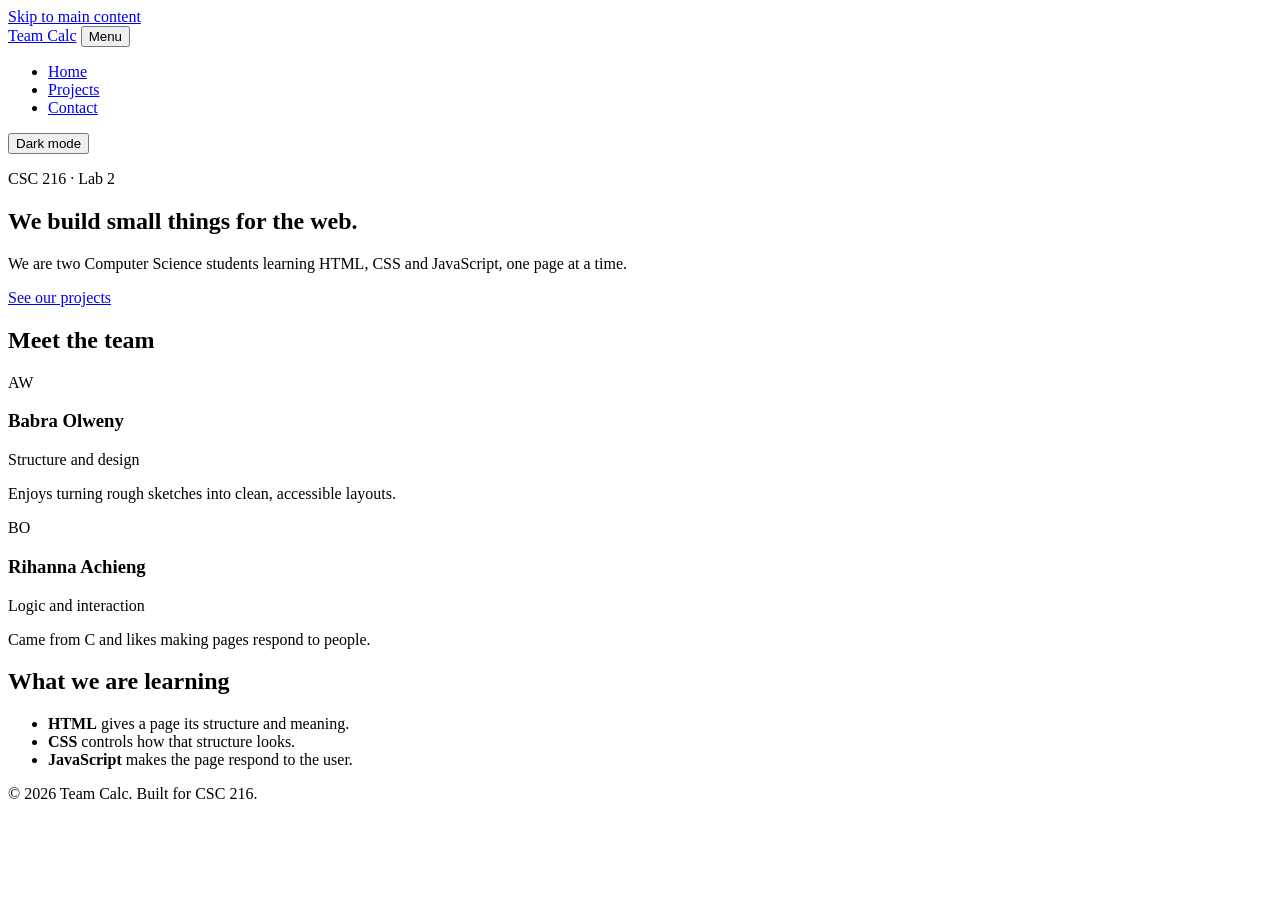
==== index.html @ b4c62aee "Rename Team Byte to Team Calc in index.html" ====
<!DOCTYPE html>
<html lang="en">
<head>
  <meta charset="UTF-8">
  <meta name="viewport" content="width=device-width, initial-scale=1.0">
  <meta name="description" content="Team Calc: a CSC 216 web development pair.">
  <title>Home | Team Calc</title>
  <link rel="stylesheet" href="css/styles.css">
  <script src="js/script.js" defer></script>
</head>
<body>
  <a class="skip-link" href="#main">Skip to main content</a>

  <header class="site-header">
    <div class="container header-inner">
      <a class="logo" href="index.html">Team Calc</a>
      <button class="nav-toggle" type="button" aria-expanded="false" aria-controls="site-nav">Menu</button>
      <nav id="site-nav" class="site-nav" aria-label="Main">
        <ul>
          <li><a href="index.html" aria-current="page">Home</a></li>
          <li><a href="projects.html">Projects</a></li>
          <li><a href="contact.html">Contact</a></li>
        </ul>
      </nav>
      <button class="theme-toggle" type="button" aria-pressed="false">Dark mode</button>
    </div>
  </header>

  <main id="main">
    <section class="hero">
      <div class="container">
        <p class="eyebrow">CSC 216 · Lab 2</p>
        <h1>We build small things for the web.</h1>
        <p class="lead">We are two Computer Science students learning HTML, CSS and JavaScript, one page at a time.</p>
        <a class="button" href="projects.html">See our projects</a>
      </div>
    </section>

    <section class="container section" aria-labelledby="team-heading">
      <h2 id="team-heading">Meet the team</h2>
      <div class="team-grid">
        <article class="card">
          <div class="avatar" aria-hidden="true">AW</div>
          <h3>Babra Olweny</h3>
          <p class="role">Structure and design</p>
          <p>Enjoys turning rough sketches into clean, accessible layouts.</p>
        </article>
        <article class="card">
          <div class="avatar" aria-hidden="true">BO</div>
          <h3>Rihanna Achieng</h3>
          <p class="role">Logic and interaction</p>
          <p>Came from C and likes making pages respond to people.</p>
        </article>
      </div>
    </section>

    <section class="container section" aria-labelledby="learning-heading">
      <h2 id="learning-heading">What we are learning</h2>
      <ul class="skill-list">
        <li><strong>HTML</strong> gives a page its structure and meaning.</li>
        <li><strong>CSS</strong> controls how that structure looks.</li>
        <li><strong>JavaScript</strong> makes the page respond to the user.</li>
      </ul>
    </section>
  </main>

  <footer class="site-footer">
    <div class="container">
      <p>© <span id="year">2026</span> Team Calc. Built for CSC 216.</p>
    </div>
  </footer>
</body>
</html>
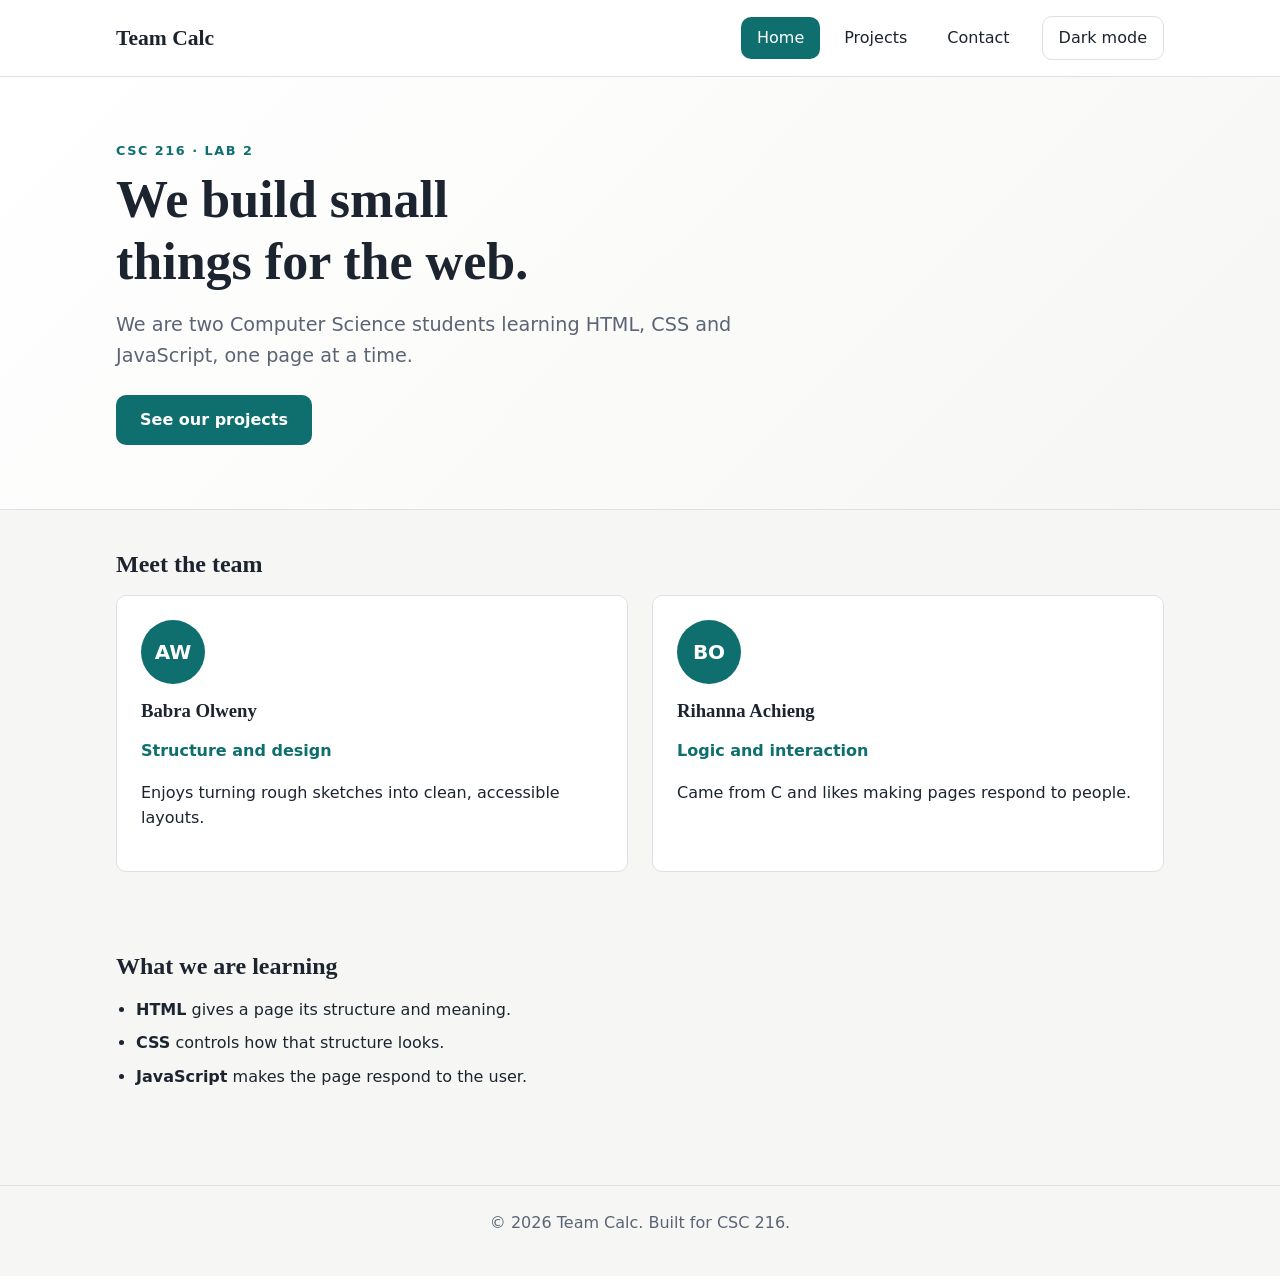
==== commit 3aaefa38: "Add interactivity with Javascript" ====
--- a/index.html
+++ b/index.html
@@ -69,5 +69,6 @@
       <p>© <span id="year">2026</span> Team Calc. Built for CSC 216.</p>
     </div>
   </footer>
+<script src="js/script.js"></script>
 </body>
 </html>
--- a/css/styles.css
+++ b/css/styles.css
@@ -0,0 +1,424 @@
+/* =====================================================
+   Team website stylesheet (CSC 216, Lab 2)
+   One file styles every page on the site.
+   ===================================================== */
+
+/* ---------- 1. Design tokens ---------- */
+:root {
+  --color-bg: #f6f7f4;
+  --color-surface: #ffffff;
+  --color-text: #1c2430;
+  --color-muted: #5a6474;
+  --color-primary: #0f6e6e;
+  --color-primary-dark: #0a5050;
+  --color-on-primary: #ffffff;
+  --color-border: #dde1e6;
+  --color-error: #b3261e;
+  --color-success: #1e7b3a;
+
+  --font-body: system-ui, -apple-system, "Segoe UI", Roboto, Arial, sans-serif;
+  --font-heading: Georgia, "Times New Roman", serif;
+
+  --space-1: 0.5rem;
+  --space-2: 1rem;
+  --space-3: 1.5rem;
+  --space-4: 2.5rem;
+  --space-5: 4rem;
+
+  --radius: 10px;
+  --max-width: 1080px;
+}
+
+body.dark {
+  --color-bg: #11161d;
+  --color-surface: #1a212b;
+  --color-text: #e7ebf0;
+  --color-muted: #a2abb9;
+  --color-primary: #4fc1c1;
+  --color-primary-dark: #83d8d8;
+  --color-on-primary: #0b1f1f;
+  --color-border: #2b3340;
+  --color-error: #ff8a80;
+  --color-success: #7ddc97;
+  color-scheme: dark;
+}
+
+/* ---------- 2. Base and reset ---------- */
+*,
+*::before,
+*::after {
+  box-sizing: border-box;
+}
+
+body {
+  margin: 0;
+  font-family: var(--font-body);
+  font-size: 1rem;
+  line-height: 1.6;
+  color: var(--color-text);
+  background-color: var(--color-bg);
+  transition: background-color 0.3s ease, color 0.3s ease;
+}
+
+h1,
+h2,
+h3 {
+  font-family: var(--font-heading);
+  line-height: 1.2;
+  margin: 0 0 var(--space-2);
+}
+
+p {
+  margin: 0 0 var(--space-2);
+}
+
+a {
+  color: var(--color-primary);
+}
+
+a:hover {
+  color: var(--color-primary-dark);
+}
+
+img {
+  max-width: 100%;
+  display: block;
+}
+
+:focus-visible {
+  outline: 3px solid var(--color-primary);
+  outline-offset: 3px;
+}
+
+/* ---------- 3. Layout helpers ---------- */
+.container {
+  width: 100%;
+  max-width: var(--max-width);
+  margin-inline: auto;
+  padding-inline: var(--space-2);
+}
+
+.section {
+  padding-block: var(--space-4);
+}
+
+.skip-link {
+  position: absolute;
+  top: -4rem;
+  left: var(--space-2);
+  z-index: 100;
+  padding: var(--space-1) var(--space-2);
+  border-radius: var(--radius);
+  background-color: var(--color-primary);
+  color: var(--color-on-primary);
+}
+
+.skip-link:focus {
+  top: var(--space-2);
+}
+
+/* ---------- 4. Header and navigation ---------- */
+.site-header {
+  position: sticky;
+  top: 0;
+  z-index: 10;
+  background-color: var(--color-surface);
+  border-bottom: 1px solid var(--color-border);
+}
+
+.header-inner {
+  display: flex;
+  flex-wrap: wrap;
+  align-items: center;
+  gap: var(--space-2);
+  padding-block: var(--space-2);
+}
+
+.logo {
+  margin-right: auto;
+  font-family: var(--font-heading);
+  font-size: 1.35rem;
+  font-weight: 700;
+  color: var(--color-text);
+  text-decoration: none;
+}
+
+.site-nav ul {
+  display: flex;
+  gap: var(--space-1);
+  margin: 0;
+  padding: 0;
+  list-style: none;
+}
+
+.site-nav a {
+  display: block;
+  padding: var(--space-1) var(--space-2);
+  border-radius: var(--radius);
+  color: var(--color-text);
+  font-weight: 500;
+  text-decoration: none;
+}
+
+.site-nav a:hover {
+  background-color: var(--color-bg);
+}
+
+.site-nav a[aria-current="page"] {
+  background-color: var(--color-primary);
+  color: var(--color-on-primary);
+}
+
+.nav-toggle,
+.theme-toggle {
+  padding: var(--space-1) var(--space-2);
+  border: 1px solid var(--color-border);
+  border-radius: var(--radius);
+  background-color: transparent;
+  color: var(--color-text);
+  font: inherit;
+  cursor: pointer;
+}
+
+.theme-toggle[aria-pressed="true"] {
+  border-color: var(--color-primary);
+  color: var(--color-primary);
+}
+
+.nav-toggle {
+  display: none;
+}
+
+/* ---------- 5. Buttons and hero ---------- */
+.button {
+  display: inline-block;
+  padding: 0.75rem 1.5rem;
+  border: none;
+  border-radius: var(--radius);
+  background-color: var(--color-primary);
+  color: var(--color-on-primary);
+  font: inherit;
+  font-weight: 600;
+  text-decoration: none;
+  cursor: pointer;
+  transition: background-color 0.2s ease, transform 0.2s ease;
+}
+
+.button:hover {
+  background-color: var(--color-primary-dark);
+  color: var(--color-on-primary);
+  transform: translateY(-2px);
+}
+
+.hero {
+  padding-block: var(--space-5);
+  background: linear-gradient(135deg, var(--color-surface), var(--color-bg));
+  border-bottom: 1px solid var(--color-border);
+}
+
+.hero h1 {
+  max-width: 18ch;
+  font-size: clamp(2rem, 5vw, 3.25rem);
+}
+
+.eyebrow {
+  margin-bottom: var(--space-1);
+  color: var(--color-primary);
+  font-size: 0.8rem;
+  font-weight: 700;
+  letter-spacing: 0.12em;
+  text-transform: uppercase;
+}
+
+.lead {
+  max-width: 55ch;
+  margin-bottom: var(--space-3);
+  color: var(--color-muted);
+  font-size: 1.2rem;
+}
+
+.page-header {
+  padding-block: var(--space-4) var(--space-2);
+}
+
+/* ---------- 6. Cards and grids ---------- */
+.team-grid,
+.project-grid {
+  display: grid;
+  grid-template-columns: repeat(auto-fit, minmax(260px, 1fr));
+  gap: var(--space-3);
+}
+
+.card {
+  padding: var(--space-3);
+  border: 1px solid var(--color-border);
+  border-radius: var(--radius);
+  background-color: var(--color-surface);
+}
+
+.avatar {
+  display: grid;
+  place-items: center;
+  width: 64px;
+  height: 64px;
+  margin-bottom: var(--space-2);
+  border-radius: 50%;
+  background-color: var(--color-primary);
+  color: var(--color-on-primary);
+  font-size: 1.25rem;
+  font-weight: 700;
+}
+
+.role {
+  color: var(--color-primary);
+  font-weight: 600;
+}
+
+.skill-list {
+  padding-left: 1.25rem;
+}
+
+.skill-list li {
+  margin-bottom: var(--space-1);
+}
+
+/* ---------- 7. Projects page ---------- */
+.filters {
+  display: flex;
+  flex-wrap: wrap;
+  gap: var(--space-1);
+  margin-bottom: var(--space-2);
+}
+
+.filter-btn {
+  padding: 0.4rem 1rem;
+  border: 1px solid var(--color-border);
+  border-radius: 999px;
+  background-color: var(--color-surface);
+  color: var(--color-text);
+  font: inherit;
+  cursor: pointer;
+}
+
+.filter-btn[aria-pressed="true"] {
+  border-color: var(--color-primary);
+  background-color: var(--color-primary);
+  color: var(--color-on-primary);
+}
+
+.project-count {
+  color: var(--color-muted);
+}
+
+.tag {
+  display: inline-block;
+  margin-bottom: var(--space-1);
+  color: var(--color-primary);
+  font-size: 0.75rem;
+  font-weight: 700;
+  letter-spacing: 0.06em;
+  text-transform: uppercase;
+}
+
+/* ---------- 8. Contact form ---------- */
+.contact-form {
+  max-width: 560px;
+  padding-bottom: var(--space-4);
+}
+
+.field {
+  margin-bottom: var(--space-3);
+}
+
+label {
+  display: block;
+  margin-bottom: 0.35rem;
+  font-weight: 600;
+}
+
+input,
+select,
+textarea {
+  width: 100%;
+  padding: 0.65rem 0.8rem;
+  border: 1px solid var(--color-border);
+  border-radius: var(--radius);
+  background-color: var(--color-surface);
+  color: var(--color-text);
+  font: inherit;
+}
+
+input:focus,
+select:focus,
+textarea:focus {
+  border-color: var(--color-primary);
+}
+
+input[aria-invalid="true"],
+textarea[aria-invalid="true"] {
+  border-color: var(--color-error);
+}
+
+.hint,
+.error {
+  margin: 0.35rem 0 0;
+  font-size: 0.9rem;
+}
+
+.hint {
+  color: var(--color-muted);
+}
+
+.error {
+  min-height: 1.4em;
+  color: var(--color-error);
+}
+
+.form-status {
+  margin-top: var(--space-2);
+  color: var(--color-success);
+  font-weight: 600;
+}
+
+/* ---------- 9. Footer ---------- */
+.site-footer {
+  margin-top: var(--space-4);
+  padding-block: var(--space-3);
+  border-top: 1px solid var(--color-border);
+  color: var(--color-muted);
+  text-align: center;
+}
+
+/* ---------- 10. Small screens ---------- */
+@media (max-width: 700px) {
+  .nav-toggle {
+    display: inline-block;
+  }
+
+  .site-nav {
+    display: none;
+    order: 3;
+    width: 100%;
+  }
+
+  .site-nav.open {
+    display: block;
+  }
+
+  .site-nav ul {
+    flex-direction: column;
+  }
+
+  .section {
+    padding-block: var(--space-3);
+  }
+}
+
+/* ---------- 11. Respect reduced-motion preferences ---------- */
+@media (prefers-reduced-motion: reduce) {
+  *,
+  *::before,
+  *::after {
+    transition: none !important;
+  }
+}
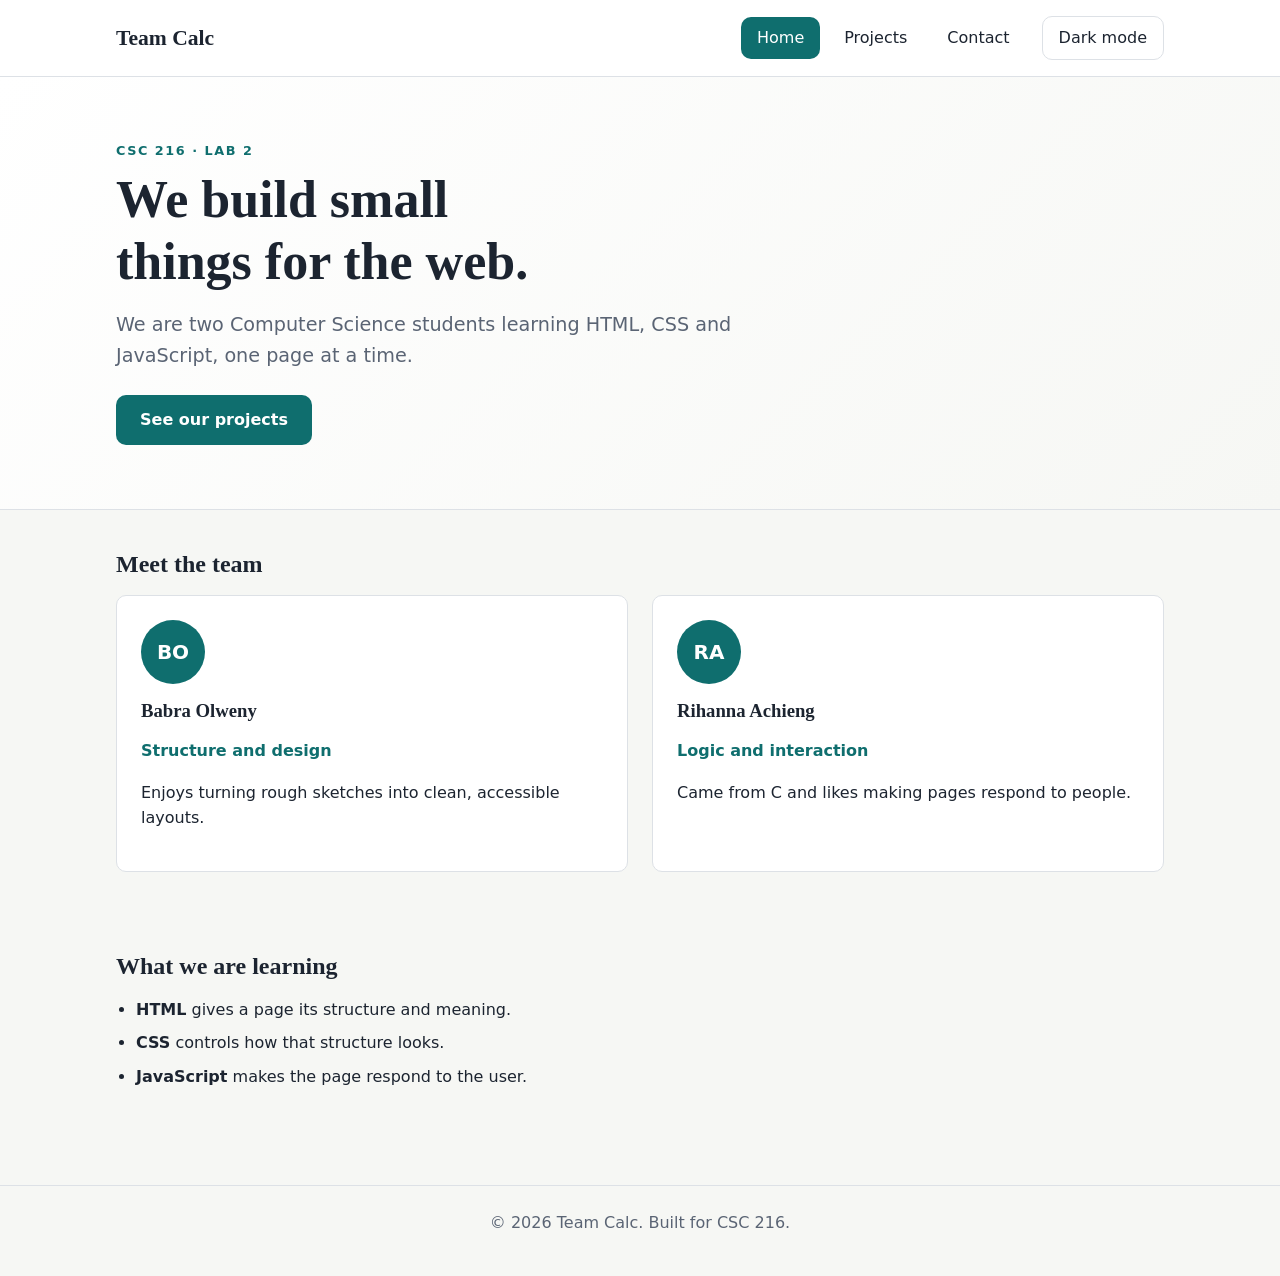
==== commit 33f5b7cb: "Fix team member initials" ====
--- a/index.html
+++ b/index.html
@@ -40,13 +40,13 @@
       <h2 id="team-heading">Meet the team</h2>
       <div class="team-grid">
         <article class="card">
-          <div class="avatar" aria-hidden="true">AW</div>
+          <div class="avatar" aria-hidden="true">BO</div>
           <h3>Babra Olweny</h3>
           <p class="role">Structure and design</p>
           <p>Enjoys turning rough sketches into clean, accessible layouts.</p>
         </article>
         <article class="card">
-          <div class="avatar" aria-hidden="true">BO</div>
+          <div class="avatar" aria-hidden="true">RA</div>
           <h3>Rihanna Achieng</h3>
           <p class="role">Logic and interaction</p>
           <p>Came from C and likes making pages respond to people.</p>
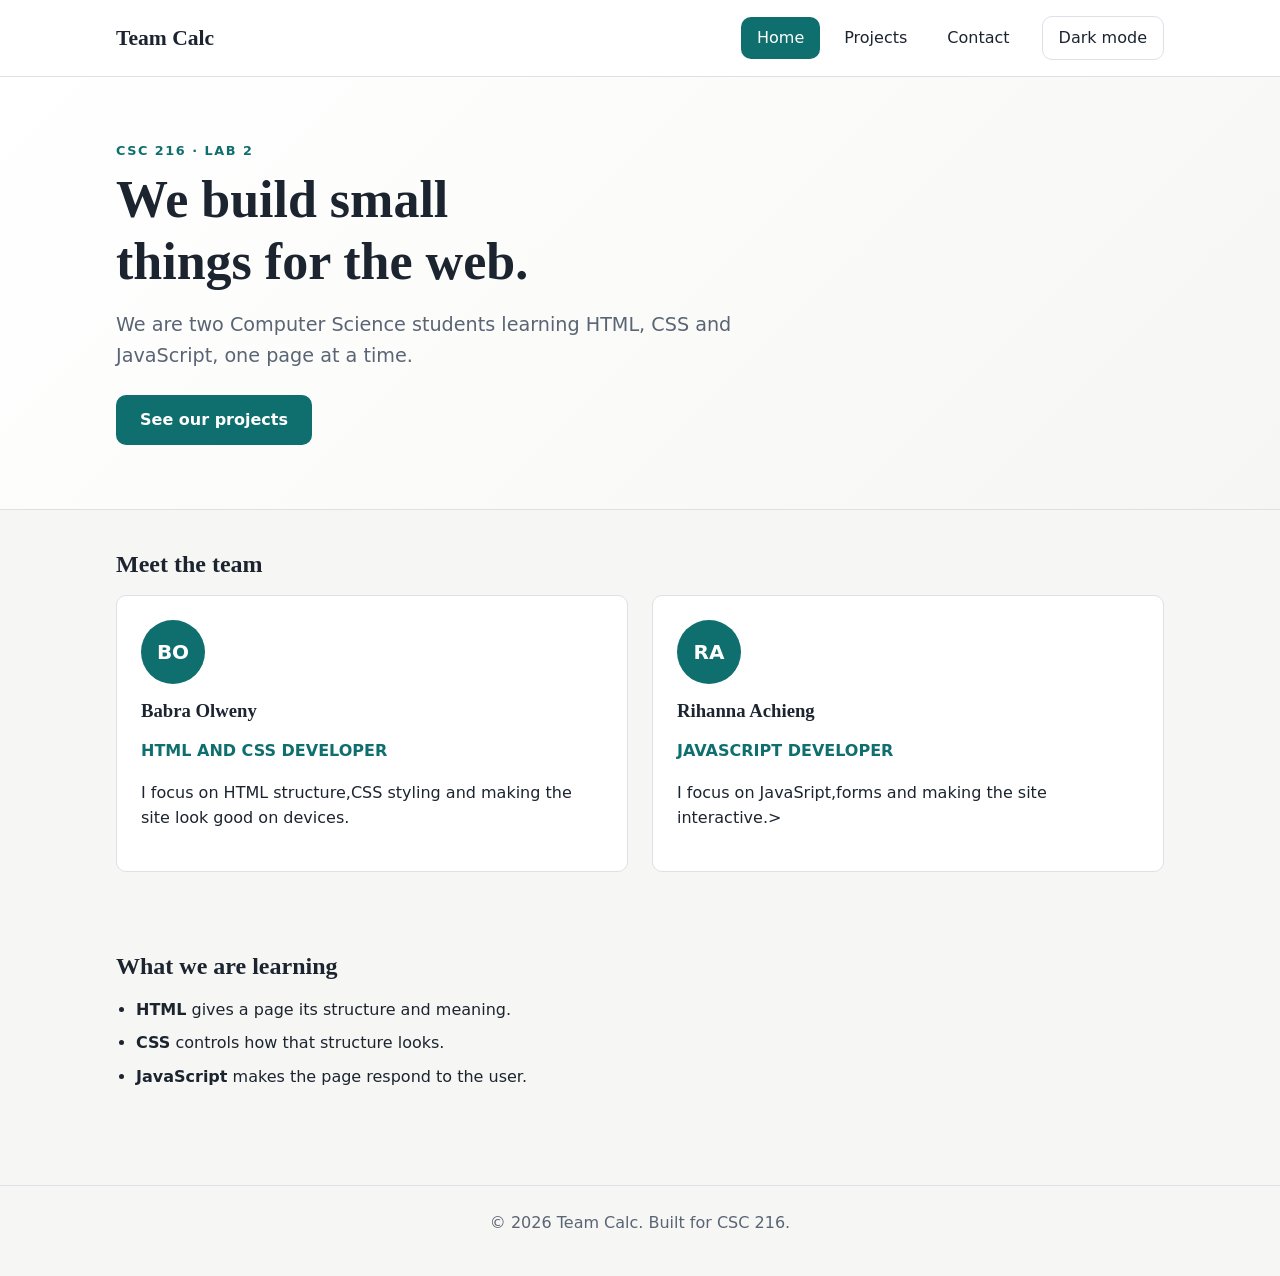
==== commit 32f59b95: "Update team roles" ====
--- a/index.html
+++ b/index.html
@@ -42,14 +42,14 @@
         <article class="card">
           <div class="avatar" aria-hidden="true">BO</div>
           <h3>Babra Olweny</h3>
-          <p class="role">Structure and design</p>
-          <p>Enjoys turning rough sketches into clean, accessible layouts.</p>
+          <p class="role">HTML AND CSS DEVELOPER</p>
+          <p>I focus on HTML structure,CSS styling and making the site look good on devices.</p>
         </article>
         <article class="card">
           <div class="avatar" aria-hidden="true">RA</div>
           <h3>Rihanna Achieng</h3>
-          <p class="role">Logic and interaction</p>
-          <p>Came from C and likes making pages respond to people.</p>
+          <p class="role">JAVASCRIPT DEVELOPER</p>
+          <p>I focus on JavaSript,forms and making the site interactive.>
         </article>
       </div>
     </section>
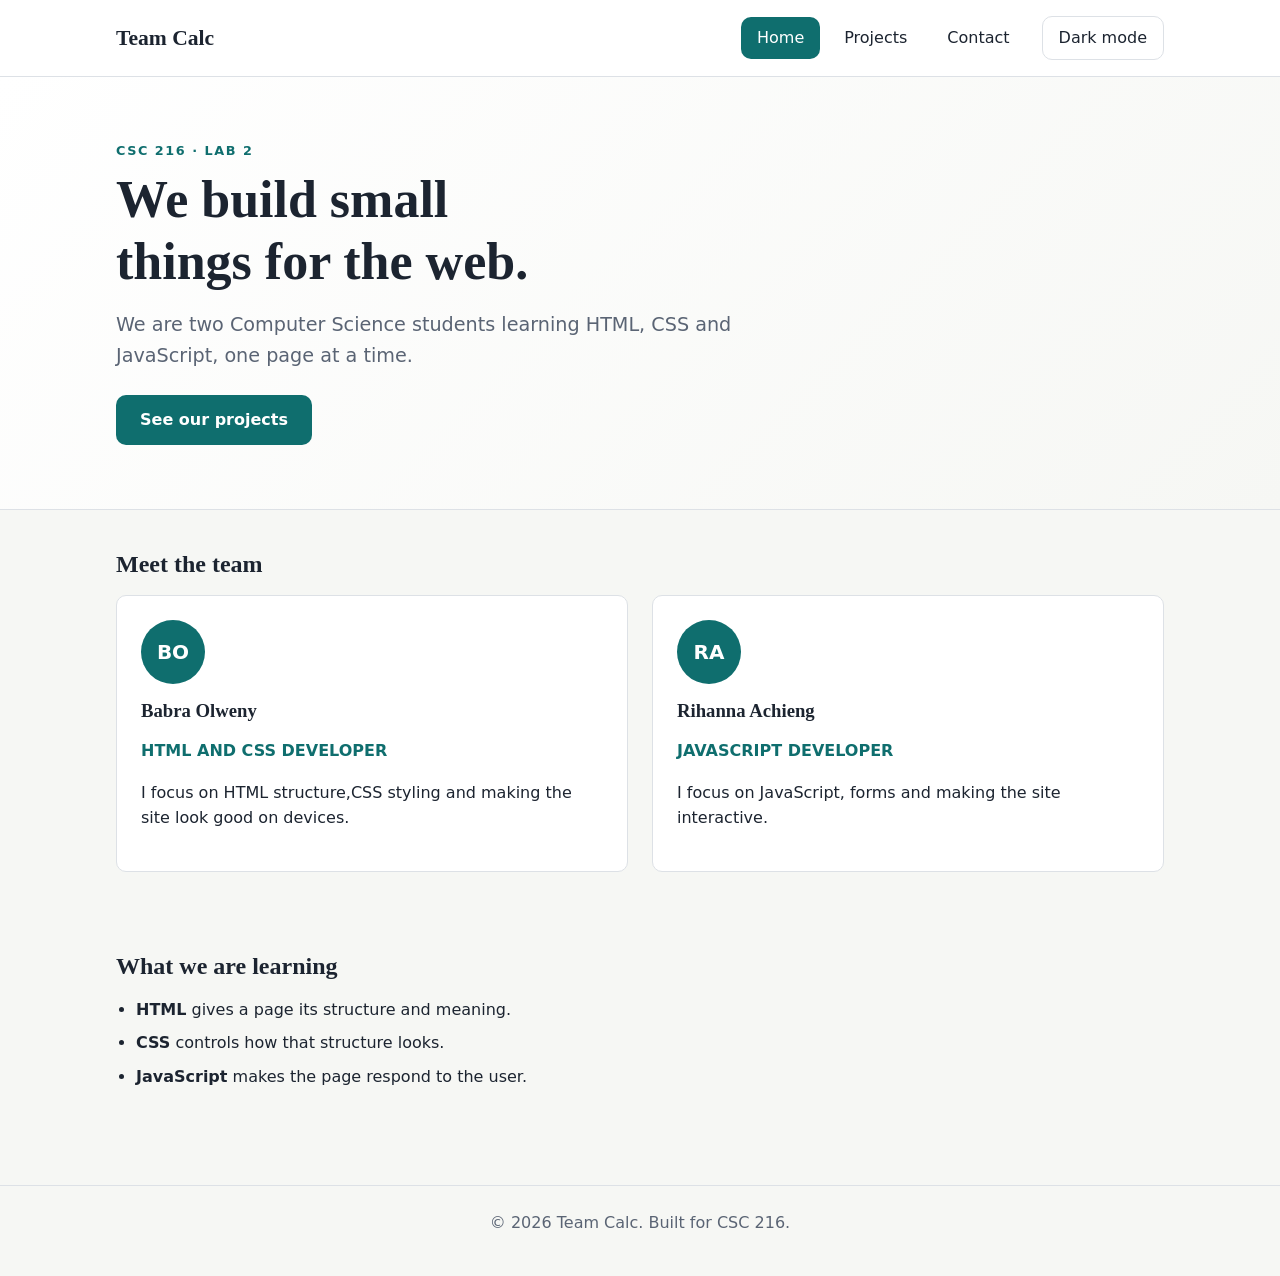
==== commit 44cf0d7e: "Update team roles" ====
--- a/index.html
+++ b/index.html
@@ -49,7 +49,7 @@
           <div class="avatar" aria-hidden="true">RA</div>
           <h3>Rihanna Achieng</h3>
           <p class="role">JAVASCRIPT DEVELOPER</p>
-          <p>I focus on JavaSript,forms and making the site interactive.>
+          <p>I focus on JavaScript, forms and making the site interactive.</p>
         </article>
       </div>
     </section>
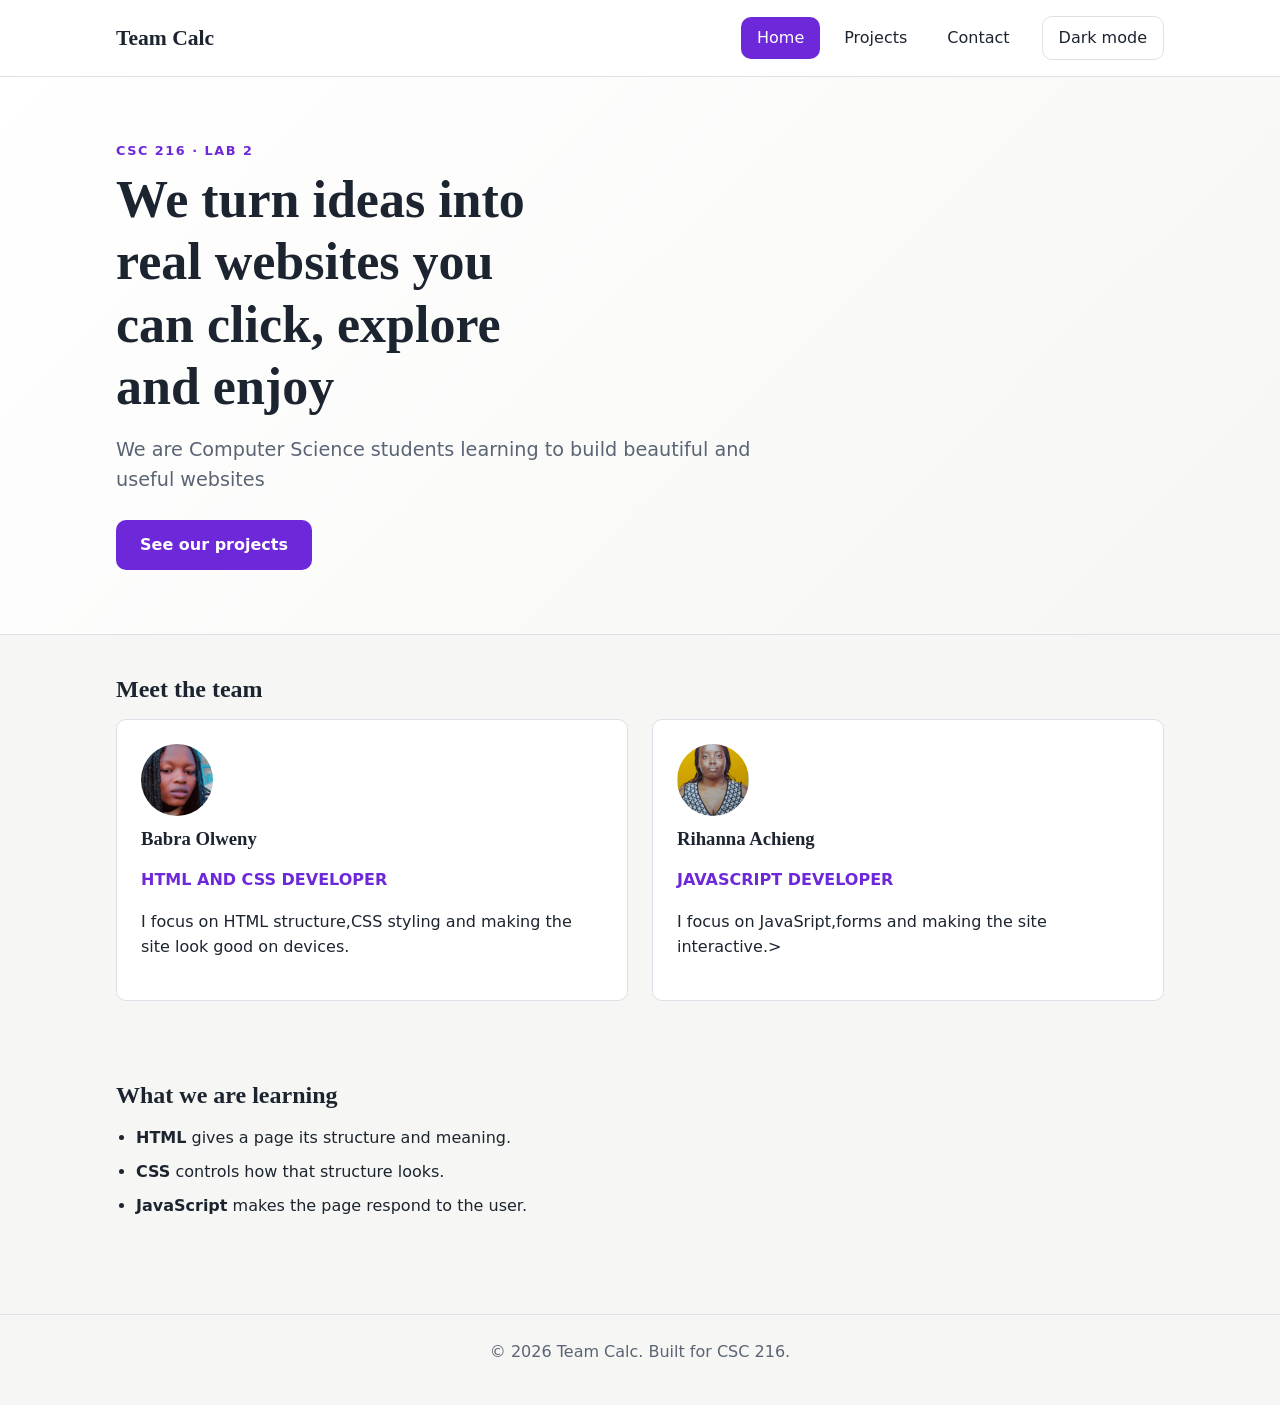
==== commit 6246f8bc: "Update project search and personalization Co-authored-by: Babra-code <olwenybabra@gmail.com>" ====
--- a/index.html
+++ b/index.html
@@ -30,8 +30,8 @@
     <section class="hero">
       <div class="container">
         <p class="eyebrow">CSC 216 · Lab 2</p>
-        <h1>We build small things for the web.</h1>
-        <p class="lead">We are two Computer Science students learning HTML, CSS and JavaScript, one page at a time.</p>
+        <h1>We turn ideas into real websites you can click, explore and enjoy</h1>
+        <p class="lead">We are Computer Science students learning to build beautiful and useful websites</p>
         <a class="button" href="projects.html">See our projects</a>
       </div>
     </section>
@@ -40,16 +40,16 @@
       <h2 id="team-heading">Meet the team</h2>
       <div class="team-grid">
         <article class="card">
-          <div class="avatar" aria-hidden="true">BO</div>
+          <img class="avatar-photo" src="images/babra1.jpeg" alt="Portrait of Partner One Name" />
           <h3>Babra Olweny</h3>
           <p class="role">HTML AND CSS DEVELOPER</p>
           <p>I focus on HTML structure,CSS styling and making the site look good on devices.</p>
         </article>
         <article class="card">
-          <div class="avatar" aria-hidden="true">RA</div>
+          <img class="avatar-photo" src="images/rihanna1.jpeg" alt="Portrait of Partner One Name" />
           <h3>Rihanna Achieng</h3>
           <p class="role">JAVASCRIPT DEVELOPER</p>
-          <p>I focus on JavaScript, forms and making the site interactive.</p>
+          <p>I focus on JavaSript,forms and making the site interactive.>
         </article>
       </div>
     </section>
@@ -71,4 +71,4 @@
   </footer>
 <script src="js/script.js"></script>
 </body>
-</html>+</html>
--- a/css/styles.css
+++ b/css/styles.css
@@ -9,8 +9,8 @@
   --color-surface: #ffffff;
   --color-text: #1c2430;
   --color-muted: #5a6474;
-  --color-primary: #0f6e6e;
-  --color-primary-dark: #0a5050;
+  --color-primary: #6d28d9;
+  --color-primary-dark: #5b21b6;
   --color-on-primary: #ffffff;
   --color-border: #dde1e6;
   --color-error: #b3261e;
@@ -34,8 +34,8 @@
   --color-surface: #1a212b;
   --color-text: #e7ebf0;
   --color-muted: #a2abb9;
-  --color-primary: #4fc1c1;
-  --color-primary-dark: #83d8d8;
+  --color-primary: #a78bfa;
+  --color-primary-dark: #8b5cf6;
   --color-on-primary: #0b1f1f;
   --color-border: #2b3340;
   --color-error: #ff8a80;
@@ -421,4 +421,12 @@
   *::after {
     transition: none !important;
   }
+}
+
+.avatar-photo {
+  width: 72px;
+  height: 72px;
+  border-radius: 50%;
+  object-fit: cover;
+  margin-bottom: 0.75rem;
 }
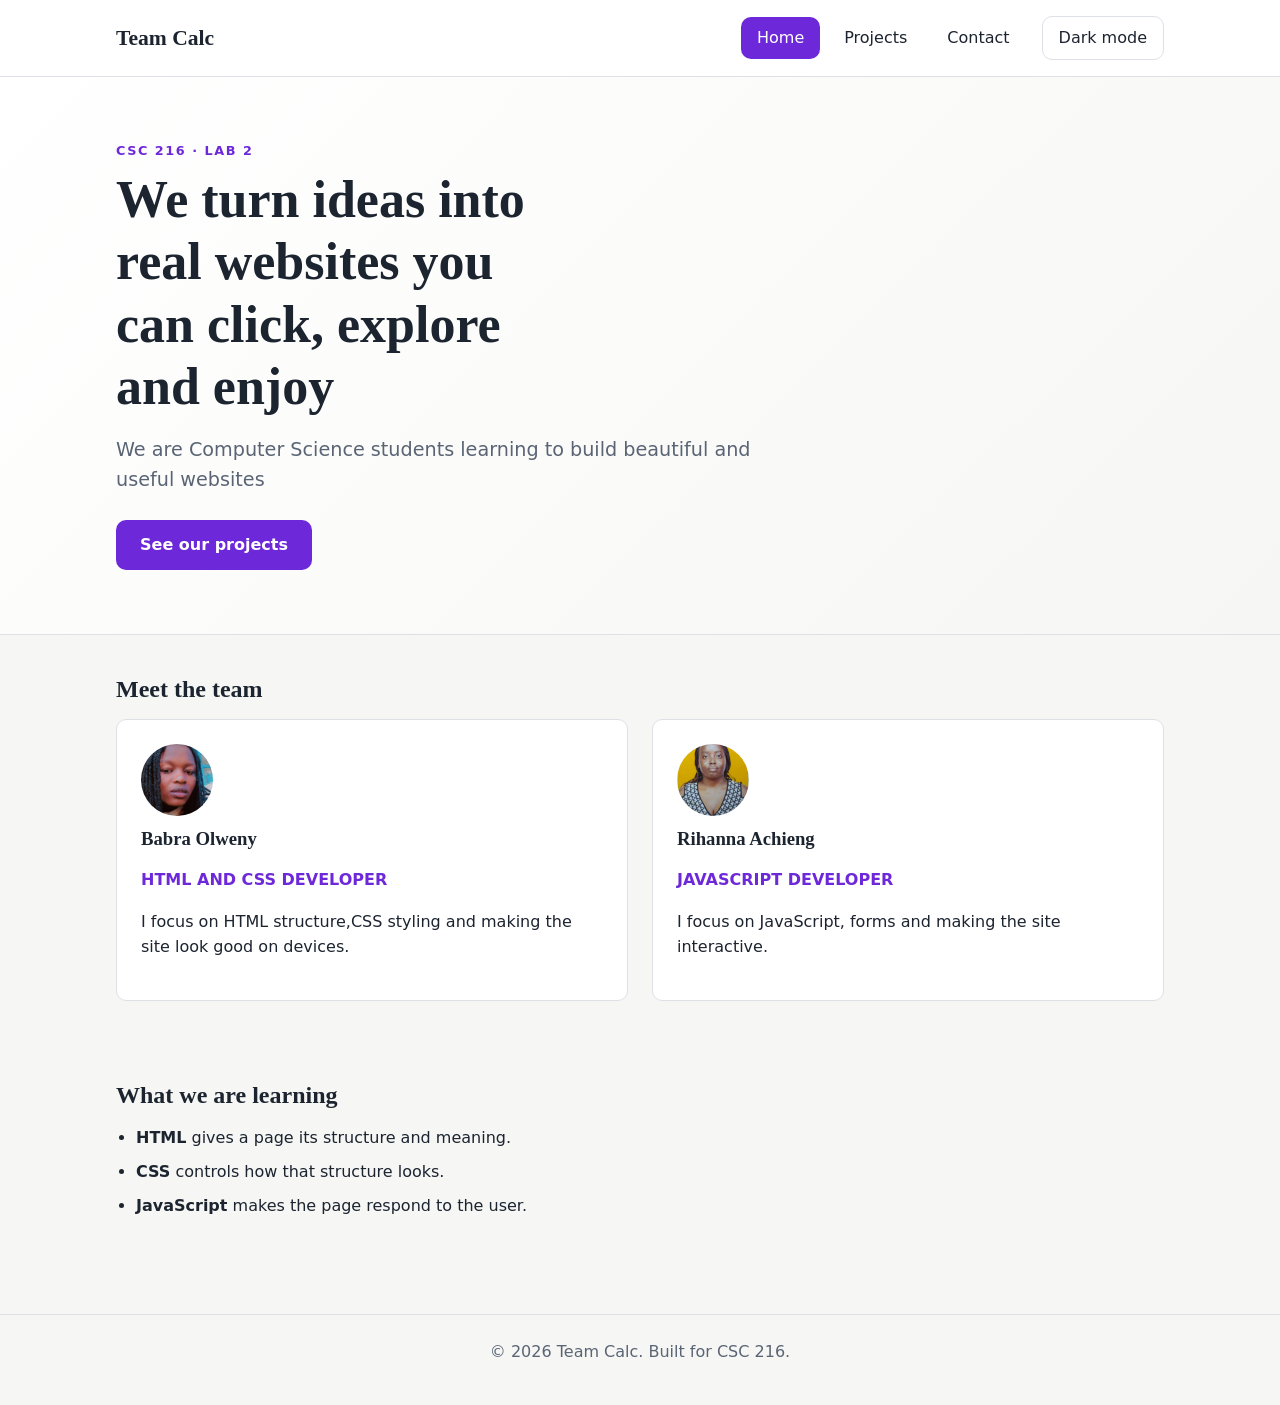
==== commit 0671937c: "Add project search filter and complete personalization Co-authored-by: Babra-code <olwenybabra@gmail" ====
--- a/index.html
+++ b/index.html
@@ -49,7 +49,7 @@
           <img class="avatar-photo" src="images/rihanna1.jpeg" alt="Portrait of Partner One Name" />
           <h3>Rihanna Achieng</h3>
           <p class="role">JAVASCRIPT DEVELOPER</p>
-          <p>I focus on JavaSript,forms and making the site interactive.>
+          <p>I focus on JavaScript, forms and making the site interactive.</p>
         </article>
       </div>
     </section>
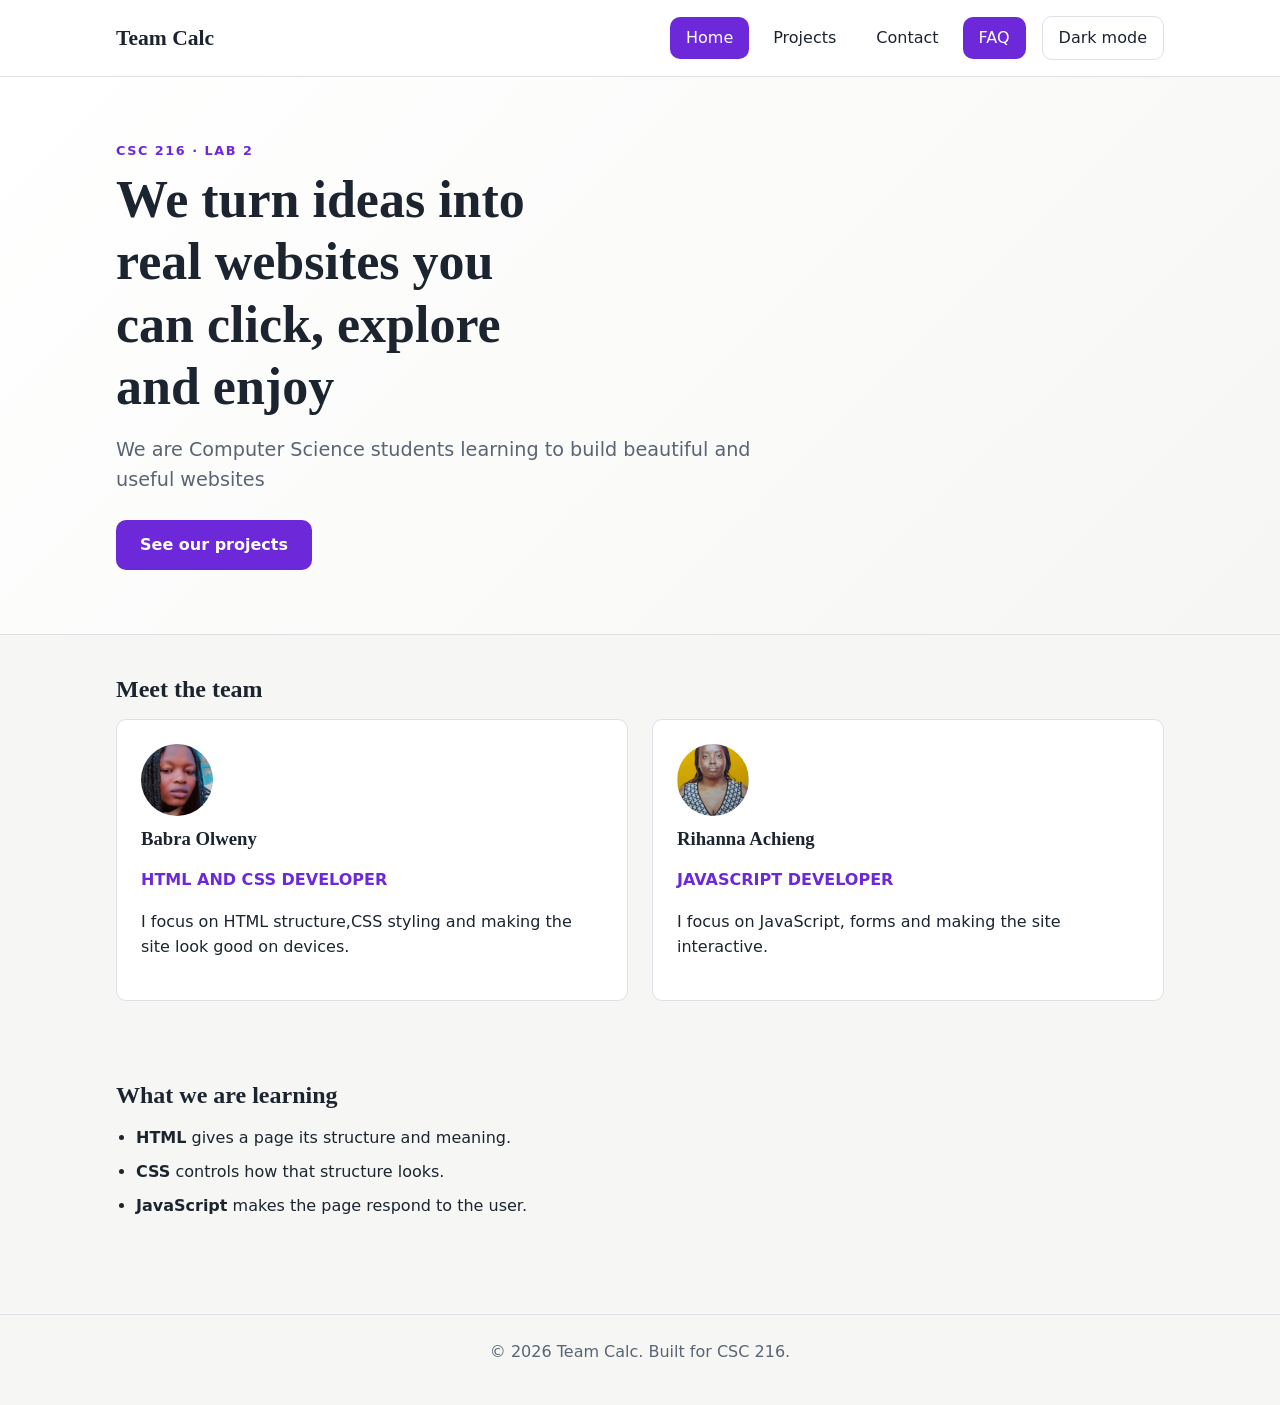
==== commit 045673fc: "Update project search, FAQ and theme toggle Co-authored-by: Babra-code <olwenybabra@gmail.com>" ====
--- a/index.html
+++ b/index.html
@@ -20,6 +20,7 @@
           <li><a href="index.html" aria-current="page">Home</a></li>
           <li><a href="projects.html">Projects</a></li>
           <li><a href="contact.html">Contact</a></li>
+          <li><a href="faq.html" aria-current="page">FAQ</a></li>
         </ul>
       </nav>
       <button class="theme-toggle" type="button" aria-pressed="false">Dark mode</button>
